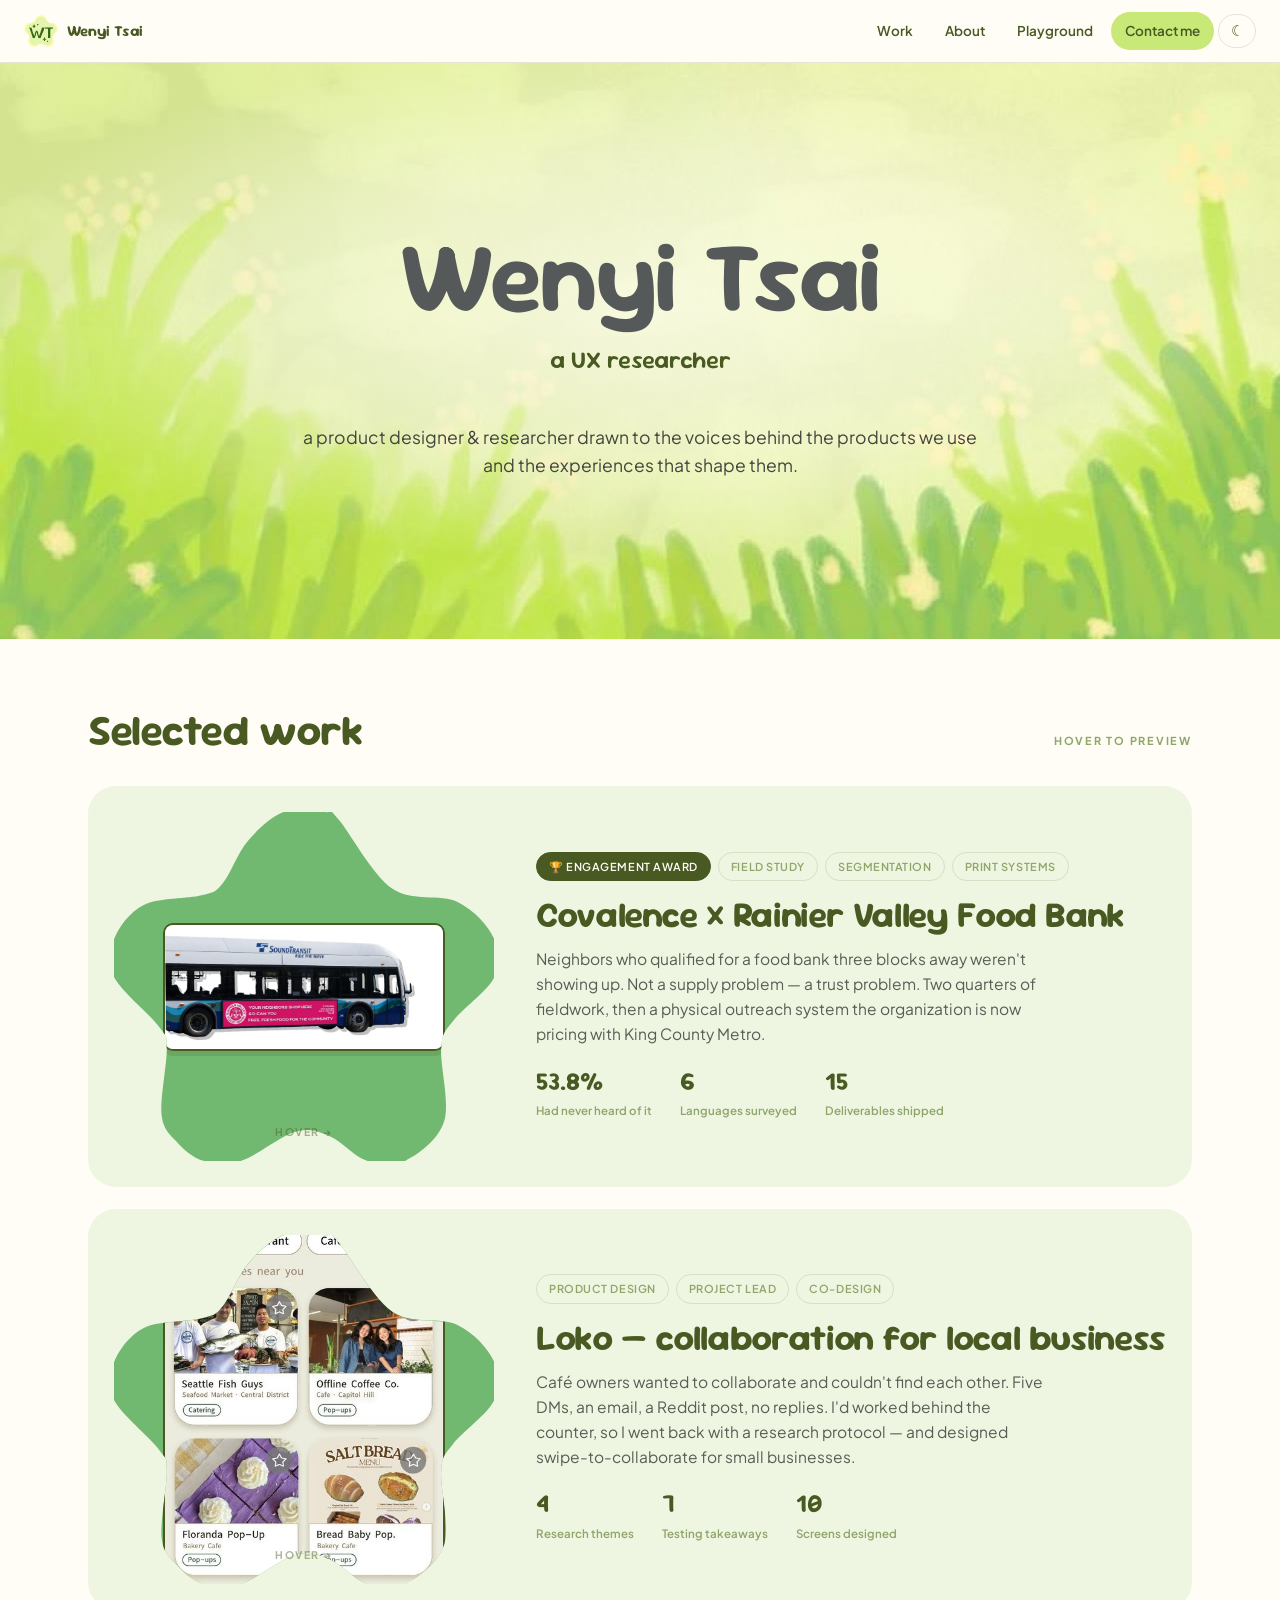
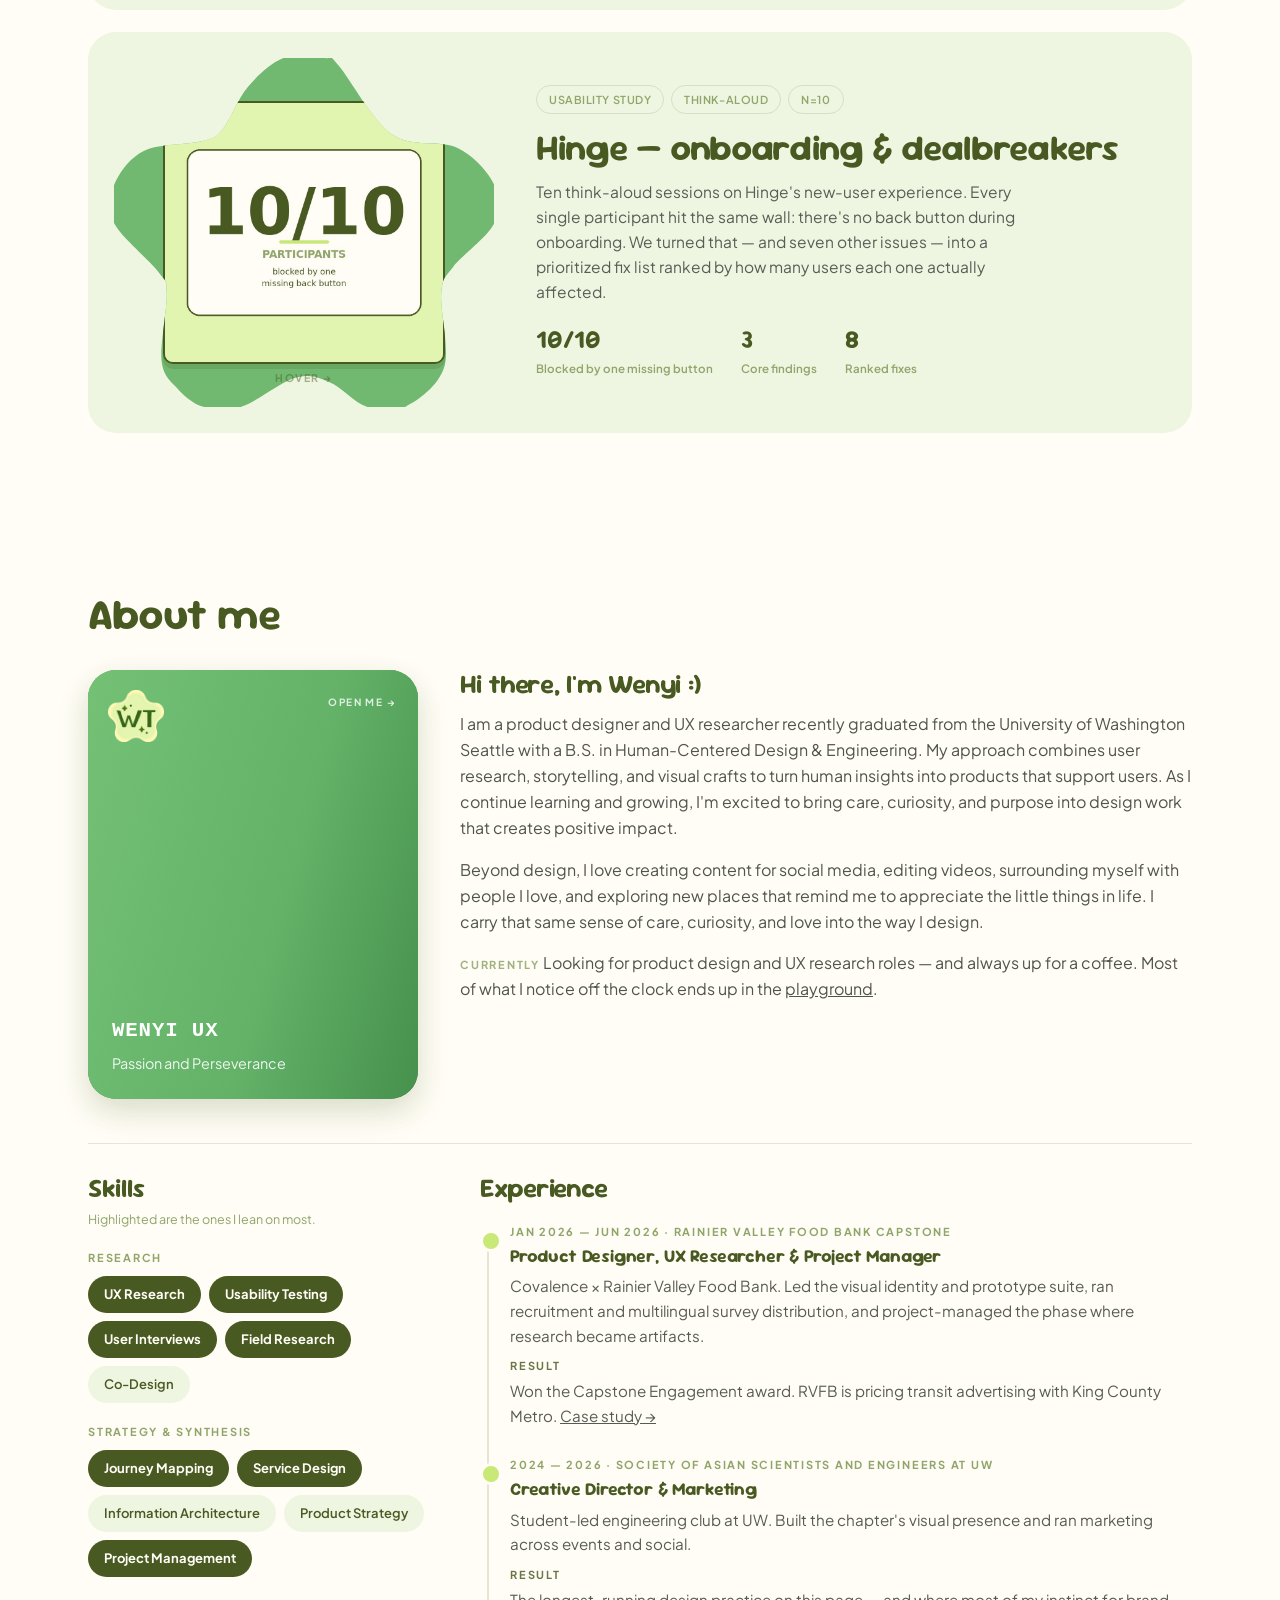
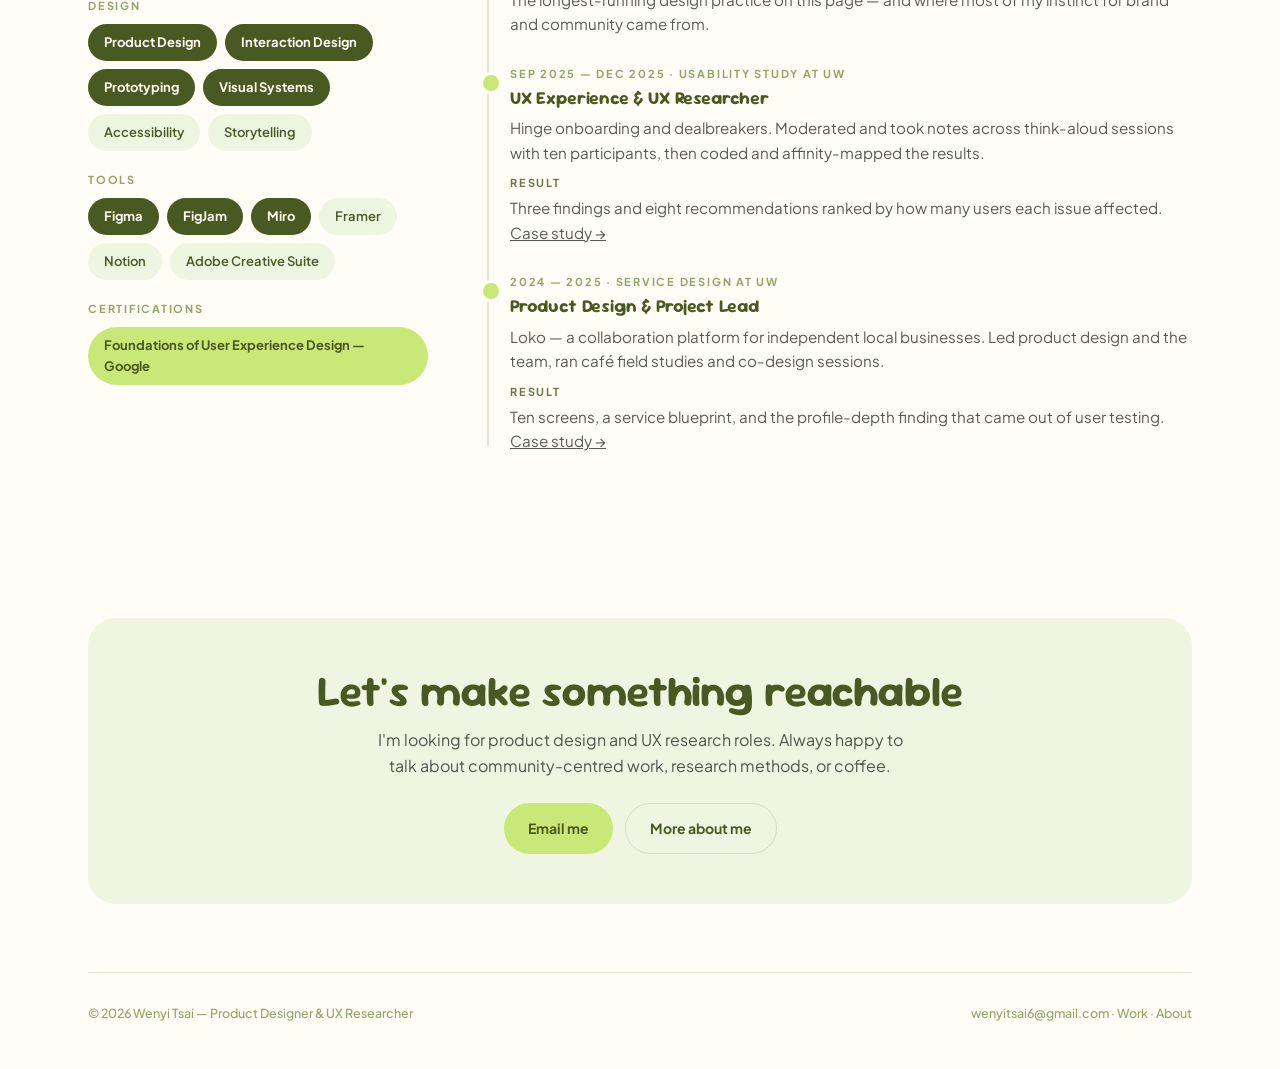
==== index.html @ 1f3c8c97 "portfolio init" ====
<!DOCTYPE html>
<html lang="en" data-theme="light">
<head>
<meta charset="utf-8">
<meta name="viewport" content="width=device-width, initial-scale=1">
<title>Wenyi Tsai — Product Designer & UX Researcher</title>
<meta name="description" content="Product designer and UX researcher working on the gap between available and reachable.">
<link rel="preconnect" href="https://fonts.googleapis.com">
<link rel="preconnect" href="https://fonts.gstatic.com" crossorigin>
<link href="https://fonts.googleapis.com/css2?family=Sour+Gummy:wght@400;600;700&family=Baloo+2:wght@600;700&family=Plus+Jakarta+Sans:wght@400;500;600;700&display=swap" rel="stylesheet">
<link rel="stylesheet" href="css/style.css">
<script>document.documentElement.classList.add('js');
try{var t=localStorage.getItem('wt-theme');if(t)document.documentElement.dataset.theme=t;}catch(e){}</script>
</head>
<body>
<svg width="0" height="0" aria-hidden="true" style="position:absolute"><defs>
  <path id="bp" d="M44.62 0.00 C41.23 1.27 37.90 4.50 35.23 7.63 C32.55 10.76 30.59 16.41 28.57 18.79 C26.55 21.17 26.55 20.97 23.09 21.92 C19.63 22.86 11.68 22.54 7.83 24.46 C3.98 26.39 1.30 30.30 0.00 33.46 C-1.30 36.63 -1.96 39.63 0.00 43.44 C1.96 47.26 9.43 53.26 11.74 56.36 C14.06 59.46 13.76 58.15 13.89 62.04 C14.02 65.92 12.07 75.51 12.52 79.65 C12.98 83.79 14.81 84.87 16.63 86.89 C18.46 88.91 20.68 90.97 23.48 91.78 C26.29 92.60 29.42 93.05 33.46 91.78 C37.51 90.51 43.87 85.23 47.75 84.15 C51.63 83.07 53.62 84.05 56.75 85.32 C59.88 86.59 63.21 90.70 66.54 91.78 C69.86 92.86 73.32 93.51 76.71 91.78 C80.10 90.05 85.32 86.37 86.89 81.41 C88.45 76.45 85.71 66.44 86.11 62.04 C86.50 57.63 86.92 58.06 89.24 54.99 C91.55 51.92 98.21 47.26 100.00 43.64 C101.79 40.02 101.60 36.59 100.00 33.27 C98.40 29.94 94.88 25.86 90.41 23.68 C85.94 21.49 78.41 23.78 73.19 20.16 C67.97 16.54 62.04 5.32 59.10 1.96 C56.16 -1.40 57.99 0.33 55.58 0.00 C53.16 -0.33 48.01 -1.27 44.62 0.00 Z"/>
  <clipPath id="bc" clipPathUnits="objectBoundingBox">
    <path d="M0.4462 0.0000 C0.4123 0.0139 0.3790 0.0490 0.3523 0.0832 C0.3255 0.1173 0.3059 0.1787 0.2857 0.2047 C0.2655 0.2306 0.2655 0.2285 0.2309 0.2388 C0.1963 0.2491 0.1168 0.2456 0.0783 0.2665 C0.0398 0.2875 0.0130 0.3301 0.0000 0.3646 C-0.0130 0.3991 -0.0196 0.4318 0.0000 0.4733 C0.0196 0.5149 0.0943 0.5803 0.1174 0.6141 C0.1406 0.6478 0.1376 0.6336 0.1389 0.6759 C0.1402 0.7182 0.1207 0.8227 0.1252 0.8678 C0.1298 0.9129 0.1481 0.9247 0.1663 0.9467 C0.1846 0.9687 0.2068 0.9911 0.2348 1.0000 C0.2629 1.0089 0.2942 1.0139 0.3346 1.0000 C0.3751 0.9861 0.4387 0.9286 0.4775 0.9168 C0.5163 0.9051 0.5362 0.9158 0.5675 0.9296 C0.5988 0.9435 0.6321 0.9883 0.6654 1.0000 C0.6986 1.0117 0.7332 1.0188 0.7671 1.0000 C0.8010 0.9812 0.8532 0.9410 0.8689 0.8870 C0.8845 0.8330 0.8571 0.7239 0.8611 0.6759 C0.8650 0.6279 0.8692 0.6326 0.8924 0.5991 C0.9155 0.5657 0.9821 0.5149 1.0000 0.4755 C1.0179 0.4360 1.0160 0.3987 1.0000 0.3625 C0.9840 0.3262 0.9488 0.2818 0.9041 0.2580 C0.8594 0.2342 0.7841 0.2591 0.7319 0.2196 C0.6797 0.1802 0.6204 0.0579 0.5910 0.0213 C0.5616 -0.0153 0.5799 0.0036 0.5558 0.0000 C0.5316 -0.0036 0.4801 -0.0139 0.4462 0.0000 Z"/>
  </clipPath>
</defs></svg>
<nav class="nav">
  <a class="brand" href="index.html">
    <img src="img/wt-logo.png" alt="" width="34" height="31">
    Wenyi Tsai
  </a>
  <button class="burger" aria-label="Menu">Menu</button>
  <div class="nlinks">
    <a href="index.html#work">Work</a>
    <a href="index.html#about">About</a>
    <a href="playground.html">Playground</a>
    <a href="mailto:wenyitsai6@gmail.com" class="cta">Contact me</a>
    <button class="tog" aria-label="Toggle dark mode">&#9790;</button>
  </div>
</nav>

<header class="hero">
  <div class="hero-bg">
    <img src="img/grass-poster.jpg" alt="" aria-hidden="true">
    <video src="media/grass-loop.mp4" poster="img/grass-poster.jpg"
           autoplay muted loop playsinline aria-hidden="true"></video>
  </div>
  <div class="wrap">
    <h1>Wenyi Tsai</h1>
    <div class="roles" id="roles">
      <i class="on">a product designer</i><i>a UX researcher</i><i>a storyteller</i>
      <i>a first-gen creative</i><i>a former barista</i>
      <i class="final">Product Designer &amp; UX Researcher</i>
    </div>
    <p class="lede">a product designer &amp; researcher drawn to the voices behind the products
      we use and the experiences that shape them.</p>
  </div>
</header>



<div class="wrap">
  <section id="work">
    <div class="sec-head"><h2>Selected work</h2><span class="label">Hover to preview</span></div>
    <a class="proj rv" href="work-rvfb.html">
  <div class="blob">
    <svg viewBox="0 0 100 91.78" aria-hidden="true"><use href="#bp" class="blobfill"/></svg>
    <div class="stage"><div class="cover"><img src="img/rvfb-d-busbanner.jpg" alt="" loading="lazy"></div><div class="fan"><img src="img/rvfb-flyer.jpg" alt="" loading="lazy"></div><div class="fan"><img src="img/rvfb-banner.jpg" alt="" loading="lazy"></div><div class="fan"><img src="img/rvfb-sticker2.jpg" alt="" loading="lazy"></div></div>
    <div class="hint">Hover →</div>
  </div>
  <div>
    <div class="tagrow"><span class="tag win">🏆 Engagement Award</span><span class="tag">Field study</span><span class="tag">Segmentation</span><span class="tag">Print systems</span></div>
    <h3>Covalence × Rainier Valley Food Bank</h3>
    <p>Neighbors who qualified for a food bank three blocks away weren't showing up. Not a supply problem — a trust problem. Two quarters of fieldwork, then a physical outreach system the organization is now pricing with King County Metro.</p>
    <div class="nums"><div class="num"><b>53.8%</b><span>Had never heard of it</span></div><div class="num"><b>6</b><span>Languages surveyed</span></div><div class="num"><b>15</b><span>Deliverables shipped</span></div></div>
  </div>
</a>
    <a class="proj rv" href="work-loko.html">
  <div class="blob">
    <svg viewBox="0 0 100 91.78" aria-hidden="true"><use href="#bp" class="blobfill"/></svg>
    <div class="stage"><div class="cover"><img src="img/loko-ui-explore.jpg" alt="" loading="lazy"></div><div class="fan"><img src="img/loko-ui-home.jpg" alt="" loading="lazy"></div><div class="fan"><img src="img/loko-ui-messages.jpg" alt="" loading="lazy"></div><div class="fan"><img src="img/loko-ui-filter.jpg" alt="" loading="lazy"></div></div>
    <div class="hint">Hover →</div>
  </div>
  <div>
    <div class="tagrow"><span class="tag">Product design</span><span class="tag">Project lead</span><span class="tag">Co-design</span></div>
    <h3>Loko — collaboration for local business</h3>
    <p>Café owners wanted to collaborate and couldn't find each other. Five DMs, an email, a Reddit post, no replies. I'd worked behind the counter, so I went back with a research protocol — and designed swipe-to-collaborate for small businesses.</p>
    <div class="nums"><div class="num"><b>4</b><span>Research themes</span></div><div class="num"><b>7</b><span>Testing takeaways</span></div><div class="num"><b>10</b><span>Screens designed</span></div></div>
  </div>
</a>
    <a class="proj rv" href="work-hinge.html">
  <div class="blob">
    <svg viewBox="0 0 100 91.78" aria-hidden="true"><use href="#bp" class="blobfill"/></svg>
    <div class="stage"><div class="cover"><img src="img/hinge-cover.jpg" alt="" loading="lazy"></div></div>
    <div class="hint">Hover →</div>
  </div>
  <div>
    <div class="tagrow"><span class="tag">Usability study</span><span class="tag">Think-aloud</span><span class="tag">N=10</span></div>
    <h3>Hinge — onboarding &amp; dealbreakers</h3>
    <p>Ten think-aloud sessions on Hinge's new-user experience. Every single participant hit the same wall: there's no back button during onboarding. We turned that — and seven other issues — into a prioritized fix list ranked by how many users each one actually affected.</p>
    <div class="nums"><div class="num"><b>10/10</b><span>Blocked by one missing button</span></div><div class="num"><b>3</b><span>Core findings</span></div><div class="num"><b>8</b><span>Ranked fixes</span></div></div>
  </div>
</a>
  </section>

  <section id="about">
    <div class="sec-head"><h2>About me</h2>
    </div>

    <div class="about-top rv">
      <div class="folder" tabindex="0" role="button" aria-expanded="false"
           aria-label="Open the folder to see a photo of Wenyi">
        <div class="folder-back"></div>
        <div class="folder-doc">
          <img src="img/wenyi-portrait.jpg" alt="Wenyi Tsai">
        </div>
        <div class="folder-front">
          <img class="fc-logo" src="img/wt-logo.png" alt="">
          <div class="fc-meta"><span class="fc-title">WENYI UX</span>
            <span class="fc-sub">Passion and Perseverance</span></div>
          <span class="fc-hint">Open me &rarr;</span>
        </div>
      </div>

      <div id="about-story">
        <h3>Hi there, I'm Wenyi :)</h3>
        <p>I am a product designer and UX researcher recently graduated from the University of
          Washington Seattle with a B.S. in Human-Centered Design &amp; Engineering. My approach
          combines user research, storytelling, and visual crafts to turn human insights into
          products that support users. As I continue learning and growing, I'm excited to bring
          care, curiosity, and purpose into design work that creates positive impact.</p>
        <p>Beyond design, I love creating content for social media, editing videos, surrounding
          myself with people I love, and exploring new places that remind me to appreciate the
          little things in life. I carry that same sense of care, curiosity, and love into the way
          I design.</p>
        <p class="about-now"><span class="label">Currently</span>
          Looking for product design and UX research roles — and always up for a coffee.
          Most of what I notice off the clock ends up in the <a href="playground.html">playground</a>.</p>
      </div>
    </div>

    <div class="xs-grid" id="about-exp">
      <div class="xs-side">
        <h3 class="about-sub">Skills</h3>
        <p class="xs-note">Highlighted are the ones I lean on most.</p>

        <span class="label">Research</span>
        <div class="pills">
          <span class="pill key">UX Research</span><span class="pill key">Usability Testing</span>
          <span class="pill key">User Interviews</span><span class="pill key">Field Research</span>
          <span class="pill">Co-Design</span>
        </div>

        <span class="label">Strategy &amp; synthesis</span>
        <div class="pills">
          <span class="pill key">Journey Mapping</span><span class="pill key">Service Design</span>
          <span class="pill">Information Architecture</span><span class="pill">Product Strategy</span>
          <span class="pill key">Project Management</span>
        </div>

        <span class="label">Design</span>
        <div class="pills">
          <span class="pill key">Product Design</span><span class="pill key">Interaction Design</span>
          <span class="pill key">Prototyping</span><span class="pill key">Visual Systems</span>
          <span class="pill">Accessibility</span><span class="pill">Storytelling</span>
        </div>

        <span class="label">Tools</span>
        <div class="pills">
          <span class="pill key">Figma</span><span class="pill key">FigJam</span>
          <span class="pill key">Miro</span><span class="pill">Framer</span>
          <span class="pill">Notion</span><span class="pill">Adobe Creative Suite</span>
        </div>

        <span class="label">Certifications</span>
        <div class="pills">
          <span class="pill cert">Foundations of User Experience Design — Google</span>
        </div>
      </div>

      <div class="xs-main">
        <h3 class="about-sub">Experience</h3>
        <div class="timeline">
          <div class="tl-item rv"><span class="label">Jan 2026 — Jun 2026 · Rainier Valley Food Bank Capstone</span>
            <h4>Product Designer, UX Researcher &amp; Project Manager</h4>
            <p>Covalence × Rainier Valley Food Bank. Led the visual identity and prototype suite,
              ran recruitment and multilingual survey distribution, and project-managed the phase
              where research became artifacts.</p>
            <p class="tl-res"><span class="label">Result</span> Won the Capstone Engagement award.
              RVFB is pricing transit advertising with King County Metro.
              <a href="work-rvfb.html">Case study →</a></p></div>

          <div class="tl-item rv"><span class="label">2024 — 2026 · Society of Asian Scientists and Engineers at UW</span>
            <h4>Creative Director &amp; Marketing</h4>
            <p>Student-led engineering club at UW. Built the chapter's visual presence and ran
              marketing across events and social.</p>
            <p class="tl-res"><span class="label">Result</span> The longest-running design practice
              on this page — and where most of my instinct for brand and community came from.</p></div>

          <div class="tl-item rv"><span class="label">Sep 2025 — Dec 2025 · Usability Study at UW</span>
            <h4>UX Experience &amp; UX Researcher</h4>
            <p>Hinge onboarding and dealbreakers. Moderated and took notes across think-aloud
              sessions with ten participants, then coded and affinity-mapped the results.</p>
            <p class="tl-res"><span class="label">Result</span> Three findings and eight
              recommendations ranked by how many users each issue affected.
              <a href="work-hinge.html">Case study →</a></p></div>

          <div class="tl-item rv"><span class="label">2024 — 2025 · Service Design at UW</span>
            <h4>Product Design &amp; Project Lead</h4>
            <p>Loko — a collaboration platform for independent local businesses. Led product design
              and the team, ran café field studies and co-design sessions.</p>
            <p class="tl-res"><span class="label">Result</span> Ten screens, a service blueprint,
              and the profile-depth finding that came out of user testing.
              <a href="work-loko.html">Case study →</a></p></div>
        </div>
      </div>
    </div>
  </section>

  <section id="contact">
    <div class="contact rv">
      <h2>Let's make something reachable</h2>
      <p>I'm looking for product design and UX research roles. Always happy to talk about
         community-centred work, research methods, or coffee.</p>
      <div class="cbtns">
        <a class="btn" href="mailto:wenyitsai6@gmail.com">Email me</a>
        <a class="btn ghost" href="#about">More about me</a>
      </div>
    </div>
  </section>
</div>
<div class="wrap"><footer>
  <span>© 2026 Wenyi Tsai — Product Designer &amp; UX Researcher</span>
  <span><a href="mailto:wenyitsai6@gmail.com">wenyitsai6@gmail.com</a> · <a href="index.html#work">Work</a> · <a href="index.html#about">About</a></span>
</footer></div>
<img id="cur" src="img/wt-logo.png" alt="" aria-hidden="true">
<script src="js/app.js"></script>
</body>
</html>
---- css/style.css ----
/* ═══════════════════════════════════════════════════════════════
   Wenyi Tsai — portfolio
   Tokens sampled from warm-recipient-606304.framer.app (computed styles)
   Display: Sour Gummy · Body: Satoshi (Plus Jakarta Sans fallback)
   ═══════════════════════════════════════════════════════════════ */

:root{
  --cream:#FFFDF5;
  --sage-bg:#EEF5E1;
  --lime:#C8E878;
  --butter:#EAF3B0;
  --leaf:#E2F5B0;
  --blob:#71B970;
  --blob-hi:#8ACB86;
  --olive:#485922;
  --sage-ink:#8FA56A;
  --slate:#55595A;
  --ink:#343833;
  --rule:rgba(72,89,34,.14);
  --shadow:rgba(72,89,34,.10);
  --card:#FFFFFF;
  --nav-bg:rgba(255,253,245,.86);

  --display:'Sour Gummy','Baloo 2',ui-rounded,'Hiragino Maru Gothic ProN',system-ui,sans-serif;
  --body:'Satoshi','Plus Jakarta Sans',system-ui,-apple-system,sans-serif;

  --r-lg:28px; --r-card:24px; --r-md:20px; --r-sm:11px;
  --pad:28px;
}
html[data-theme="dark"]{
  --cream:#161B0F; --sage-bg:#1F2816; --lime:#A8C85C; --butter:#38421E;
  --leaf:#2C3819;
  --blob:#4A7F4C;
  --blob-hi:#5E9A60; --olive:#E6F2C8; --sage-ink:#9FB577; --slate:#DCE4CE; --ink:#EAF1D9;
  --rule:rgba(226,245,176,.15); --shadow:rgba(0,0,0,.45);
  --card:#1F2816; --nav-bg:rgba(22,27,15,.88);
}

*{box-sizing:border-box}
html{scroll-behavior:smooth}
body{
  margin:0; background:var(--cream); color:var(--ink);
  font-family:var(--body); font-size:16px; line-height:1.62;
  -webkit-font-smoothing:antialiased; overflow-x:hidden;
  transition:background .45s ease,color .45s ease;
}
img{max-width:100%;display:block}
a{color:inherit}
.wrap{max-width:1160px;margin:0 auto;padding:0 var(--pad)}
.narrow{max-width:760px;margin:0 auto;padding:0 var(--pad)}

h1,h2,h3,h4{font-family:var(--display);font-weight:700;letter-spacing:-.01em;line-height:1.1;margin:0}
h2{font-size:clamp(1.8rem,4vw,2.7rem);color:var(--olive)}
h3{font-size:clamp(1.25rem,2.6vw,1.65rem);color:var(--olive)}
p{margin:0 0 1em}
.label{font-size:11px;font-weight:700;letter-spacing:.16em;text-transform:uppercase;color:var(--sage-ink)}
.lede{font-size:clamp(1rem,1.5vw,1.12rem);opacity:.85}

/* ── nav ──────────────────────────────────────────────────── */
.nav{position:sticky;top:0;z-index:60;display:flex;align-items:center;justify-content:space-between;
     gap:14px;padding:12px 24px;background:var(--nav-bg);backdrop-filter:blur(14px);
     border-bottom:1px solid var(--rule)}
.brand{display:flex;align-items:center;gap:9px;text-decoration:none;
       font-family:var(--display);font-weight:700;font-size:15px;color:var(--olive)}
.brand img{width:34px;height:auto;flex:none;display:block}
.nlinks{display:flex;gap:4px;align-items:center}
.nlinks a{font-size:13.5px;font-weight:600;color:var(--olive);text-decoration:none;
          padding:8px 14px;border-radius:999px;transition:background .25s}
.nlinks a:hover,.nlinks a[aria-current="page"]{background:var(--sage-bg)}
.nlinks a.cta{background:var(--lime)}
.nlinks a.cta:hover{filter:brightness(.96)}
.tog{background:none;border:1px solid var(--rule);border-radius:999px;width:38px;height:34px;
     display:grid;place-items:center;color:var(--olive);cursor:none;font-size:15px;flex:none}
.burger{display:none;background:none;border:1px solid var(--rule);border-radius:999px;
        padding:8px 13px;color:var(--olive);font-weight:600;font-size:13px;cursor:none}

/* ── buttons ──────────────────────────────────────────────── */
.btn{display:inline-flex;align-items:center;gap:8px;background:var(--lime);color:var(--olive);
     border:none;border-radius:999px;padding:13px 24px;font-family:var(--body);font-weight:700;
     font-size:14px;text-decoration:none;cursor:none;
     transition:transform .3s cubic-bezier(.34,1.56,.64,1),box-shadow .3s}
.btn:hover{transform:translateY(-2px);box-shadow:0 7px 18px rgba(72,89,34,.22)}
.btn.ghost{background:none;border:1.5px solid var(--rule);color:var(--olive)}

/* ── hero ─────────────────────────────────────────────────── */
.hero{position:relative;text-align:center;overflow:hidden;min-height:clamp(440px,64vh,620px);
      display:flex;align-items:center;background:var(--leaf)}
.hero-bg{position:absolute;inset:0;z-index:0;overflow:hidden}
.hero-bg img,.hero-bg video{width:100%;height:100%;object-fit:cover;display:block}
.hero-bg video{position:absolute;inset:0}
/* legibility scrim — keeps type off the painted grass without greying it */
.hero-bg::after{content:'';position:absolute;inset:0;
  background:radial-gradient(ellipse 70% 58% at 50% 42%,
             rgba(255,253,245,.72) 0%,rgba(255,253,245,.42) 45%,rgba(255,253,245,0) 78%)}
[data-theme="dark"] .hero-bg img,[data-theme="dark"] .hero-bg video{filter:brightness(.52) saturate(.8)}
[data-theme="dark"] .hero-bg::after{
  background:radial-gradient(ellipse 70% 58% at 50% 42%,
             rgba(22,27,15,.74) 0%,rgba(22,27,15,.45) 45%,rgba(22,27,15,0) 78%)}
.hero .wrap{position:relative;z-index:2;padding-top:56px;padding-bottom:56px}
.hero h1{font-size:clamp(2.9rem,8.4vw,6.2rem);color:var(--slate);margin-bottom:4px}
[data-theme="dark"] .hero h1{color:var(--ink)}
.roles{position:relative;height:2.5em;margin:10px 0 22px;font-family:var(--display);
       font-weight:600;font-size:clamp(1.05rem,2.6vw,1.5rem);color:var(--olive)}
.roles i{position:absolute;inset:0;font-style:normal;opacity:0;transform:translateY(14px);
         transition:opacity .18s ease,transform .18s ease}
.roles i.final{font-size:1.18em;font-weight:700;letter-spacing:-.015em}
.roles i.on{opacity:1;transform:none;
            transition:opacity .42s ease .12s,transform .42s cubic-bezier(.2,.8,.2,1) .12s}
[data-theme="dark"] .roles{color:var(--lime)}
.hero .lede{max-width:52ch;margin:0 auto;font-size:clamp(1rem,1.45vw,1.1rem);opacity:.92}
.hero .lede b{color:var(--olive);font-weight:700}
[data-theme="dark"] .hero .lede b{color:var(--lime)}

/* ── ticker ───────────────────────────────────────────────── */
.ticker{background:var(--sage-bg);border-top:1px solid var(--rule);border-bottom:1px solid var(--rule);
        overflow:hidden}
.tk-track{display:flex;width:max-content;animation:slide 42s linear infinite}
@keyframes slide{to{transform:translateX(-50%)}}
.ticker:hover .tk-track{animation-play-state:paused}
.tk{display:flex;align-items:baseline;gap:10px;padding:15px 30px;border-right:1px solid var(--rule);
    white-space:nowrap}
.tk b{font-family:var(--display);font-weight:700;font-size:20px;color:var(--olive)}
.tk span{font-size:12.5px;color:var(--sage-ink);font-weight:500}

/* ── sections ─────────────────────────────────────────────── */
section{padding:68px 0}
.sec-head{display:flex;justify-content:space-between;align-items:baseline;gap:14px;
          flex-wrap:wrap;margin-bottom:32px}

/* ── project rows (home + work) ───────────────────────────── */
.proj{display:grid;grid-template-columns:380px 1fr;gap:42px;align-items:center;
      background:var(--sage-bg);border-radius:var(--r-lg);padding:26px;margin-bottom:22px;
      text-decoration:none;color:inherit;
      transition:transform .4s cubic-bezier(.2,.8,.2,1),box-shadow .4s}
.proj:hover{transform:translateY(-5px);box-shadow:0 16px 38px var(--shadow)}

.blob{position:relative;aspect-ratio:100/91.78;width:100%}
.blob>svg{position:absolute;inset:0;width:100%;height:100%}
.blobfill{fill:var(--blob);transition:fill .45s ease}
.proj:hover .blobfill{fill:var(--blob-hi)}
.stage{position:absolute;inset:0;clip-path:url(#bc);display:grid;place-items:center;overflow:hidden}
.stage .cover{position:absolute;width:74%;border-radius:10px;overflow:hidden;
  border:2px solid var(--olive);box-shadow:0 5px 0 rgba(72,89,34,.18);
  transition:opacity .4s,transform .55s cubic-bezier(.2,.8,.2,1)}
.proj:hover .stage .cover{opacity:0;transform:scale(.9) translateY(-10px)}
.fan{position:absolute;width:48%;border-radius:9px;overflow:hidden;background:var(--cream);
  border:2px solid var(--olive);box-shadow:0 4px 0 rgba(72,89,34,.2);
  opacity:0;transform:translateY(22px) rotate(-5deg) scale(.9);
  transition:opacity .45s ease,transform .6s cubic-bezier(.2,.8,.2,1)}
.proj:hover .fan{opacity:1;transform:translateY(0) rotate(var(--r,0deg)) scale(1)}
.fan:nth-of-type(1){--r:-8deg;margin:4% 0 0 -30%;transition-delay:.02s}
.fan:nth-of-type(2){--r:4deg;margin:18% 0 0 28%;transition-delay:.1s}
.fan:nth-of-type(3){--r:-2deg;margin:-24% 0 0 6%;transition-delay:.18s}
.stage .preview{position:absolute;width:80%;border-radius:12px;border:2px solid var(--olive);
  box-shadow:0 6px 0 rgba(72,89,34,.18);opacity:0;transform:scale(.94);
  transition:opacity .4s ease,transform .5s cubic-bezier(.2,.8,.2,1)}
.proj:hover .preview[data-ready]{opacity:1;transform:scale(1)}
/* when a video exists it takes over from the stills */
.proj:hover .stage:has(.preview[data-ready]) .fan{opacity:0}
.hint{position:absolute;bottom:6%;left:50%;transform:translateX(-50%);font-size:10.5px;font-weight:700;
      letter-spacing:.14em;text-transform:uppercase;color:var(--olive);opacity:.45;
      transition:opacity .3s;pointer-events:none}
.proj:hover .hint{opacity:0}

.tagrow{display:flex;gap:7px;flex-wrap:wrap;margin-bottom:14px}
.tag{font-size:11px;font-weight:600;letter-spacing:.05em;text-transform:uppercase;color:var(--sage-ink);
     border:1px solid var(--rule);border-radius:999px;padding:5px 12px;white-space:nowrap}
.tag.win{background:var(--olive);color:var(--cream);border-color:var(--olive)}
.proj h3{font-size:clamp(1.55rem,3.2vw,2.25rem);margin-bottom:11px}
.proj p{opacity:.8;max-width:47ch;font-size:.97rem;margin-bottom:20px}
.nums{display:flex;gap:28px;flex-wrap:wrap}
.num b{display:block;font-family:var(--display);font-weight:700;font-size:1.6rem;color:var(--olive);line-height:1.15}
.num span{font-size:11.5px;color:var(--sage-ink);font-weight:600}
.soon{opacity:.62}
.soon:hover{transform:none;box-shadow:none}

/* ── case study ───────────────────────────────────────────── */
.cs-hero{background:var(--sage-bg);padding:52px 0 58px;border-bottom:1px solid var(--rule)}
.cs-hero h1{font-size:clamp(2.1rem,5.4vw,3.6rem);color:var(--olive);margin:12px 0 16px;max-width:19ch}
.cs-hero .lede{max-width:60ch}
.facts{display:grid;grid-template-columns:repeat(auto-fit,minmax(150px,1fr));gap:20px;margin-top:30px;
       padding-top:26px;border-top:1px solid var(--rule)}
.fact .label{display:block;margin-bottom:5px}
.fact b{font-weight:600;font-size:.95rem}
.figs{display:grid;grid-template-columns:repeat(auto-fit,minmax(135px,1fr));gap:22px;
      background:var(--card);border-radius:var(--r-card);padding:28px;margin:0 0 10px}
.fig b{display:block;font-family:var(--display);font-weight:700;font-size:2.2rem;color:var(--olive);line-height:1.1}
.fig span{font-size:12px;color:var(--sage-ink);font-weight:600}

.cs-body h2{margin:52px 0 16px}
.cs-body h3{margin:34px 0 10px}
.cs-body p{font-size:1.02rem;opacity:.88}
.cs-body ul{padding-left:20px;margin:0 0 1em}
.cs-body li{margin-bottom:.45em;opacity:.88}
blockquote{margin:26px 0;padding:22px 26px;background:var(--sage-bg);border-radius:var(--r-md);
           border-left:4px solid var(--lime)}
blockquote p{font-family:var(--display);font-weight:400;font-size:1.12rem;color:var(--olive);margin:0 0 .4em}
blockquote cite{font-style:normal;font-size:12.5px;color:var(--sage-ink);font-weight:600}

figure{margin:30px 0}
figure img{border-radius:var(--r-md);border:1px solid var(--rule);background:var(--card)}
figcaption{font-size:12.5px;color:var(--sage-ink);margin-top:10px;font-weight:500}
.gal{display:grid;gap:16px;grid-template-columns:repeat(auto-fit,minmax(220px,1fr))}
.gal img{border-radius:var(--r-md);border:1px solid var(--rule);background:var(--card);
         transition:transform .35s cubic-bezier(.2,.8,.2,1)}
.gal a:hover img{transform:scale(1.025)}
/* phone screens: narrower columns, device-ish rounding */
.gal.phones{grid-template-columns:repeat(auto-fit,minmax(150px,1fr));gap:14px}
.gal.phones img{border-radius:18px;border:2px solid var(--olive)}

/* ── ranked recommendations table ─────────────────────────── */
.chart{margin:30px 0 26px}
.recs{width:100%;border-collapse:collapse;font-size:.93rem}
.recs caption{caption-side:bottom;text-align:left;font-size:12.5px;color:var(--sage-ink);
              padding-top:12px;font-weight:500}
.recs thead th{text-align:left;font-size:11px;font-weight:700;letter-spacing:.1em;
  text-transform:uppercase;color:var(--sage-ink);padding:0 14px 9px 0;border-bottom:1px solid var(--rule)}
.recs tbody th{text-align:left;font-weight:600;padding:13px 14px 13px 0;vertical-align:top;
               border-bottom:1px solid var(--rule);color:var(--ink)}
.recs td{padding:13px 14px 13px 0;vertical-align:top;border-bottom:1px solid var(--rule)}
.pri{display:inline-block;font-size:10px;font-weight:700;letter-spacing:.08em;text-transform:uppercase;
     border-radius:999px;padding:3px 9px;margin-right:9px;vertical-align:1px}
.pri.high{background:var(--olive);color:var(--cream)}
.pri.medium{background:var(--leaf);color:var(--olive)}
.bar-cell{white-space:nowrap;width:150px}
.bar-cell .track{display:inline-block;width:88px;height:11px;background:var(--rule);
                 border-radius:0 5px 5px 0;vertical-align:-1px;margin-right:9px;overflow:hidden}
.bar{display:block;height:100%;width:var(--w);min-width:6px;background:var(--olive);
     border-radius:0 5px 5px 0}
.bar-cell b{font-weight:700;color:var(--ink);font-size:.9rem}
.impact{color:var(--sage-ink);font-size:.87rem}
@media(max-width:620px){
  .recs thead{display:none}
  .recs tbody th,.recs td{display:block;border:none;padding:2px 0}
  .recs tbody tr{display:block;padding:14px 0;border-bottom:1px solid var(--rule)}
  .impact{padding-bottom:0}
}

.phase{background:var(--card);border-radius:var(--r-card);padding:24px 26px;margin-bottom:16px;
       border:1px solid var(--rule)}
.phase .label{display:block;margin-bottom:7px}
.phase h3{font-size:1.2rem;margin-bottom:8px}
.phase p{font-size:.96rem;margin-bottom:0;opacity:.85}

.grid3{display:grid;gap:18px;grid-template-columns:repeat(auto-fit,minmax(250px,1fr))}
.cardy{background:var(--card);border:1px solid var(--rule);border-radius:var(--r-card);padding:24px}
.cardy h3{font-size:1.15rem;margin-bottom:9px}
.cardy p{font-size:.94rem;opacity:.84;margin-bottom:0}

/* ── about (now a section on the home page) ───────────────── */
.jump{display:flex;gap:6px;flex-wrap:wrap}
.jump a{font-size:12px;font-weight:700;letter-spacing:.08em;text-transform:uppercase;
  color:var(--sage-ink);text-decoration:none;padding:7px 14px;border-radius:999px;
  border:1px solid var(--rule);transition:background .25s,color .25s,border-color .25s}
.jump a:hover{background:var(--lime);color:var(--olive);border-color:var(--lime)}
.about-top{display:grid;grid-template-columns:330px 1fr;gap:42px;align-items:start;margin-bottom:14px}
.about-top h3{margin-bottom:12px}
.about-top p{opacity:.86}
.about-sub{margin:44px 0 18px;padding-top:26px;border-top:1px solid var(--rule)}
:target{scroll-margin-top:86px}
#about,#contact{scroll-margin-top:92px}

/* folder reveal — cover swings open, photo arcs out and lands centered */
.folder{position:relative;aspect-ratio:4/5.2;perspective:1100px;cursor:none;
        position:sticky;top:100px}
.folder-back,.folder-doc,.folder-front{position:absolute}
.folder-back{inset:0;border-radius:var(--r-lg);
  background:linear-gradient(150deg,#4E9B55 0%,#3C7A44 100%);
  box-shadow:0 14px 34px var(--shadow)}

/* document rests at its FINAL centered position, hidden behind the cover */
.folder-doc{left:5%;right:5%;top:7%;bottom:13%;border-radius:12px;overflow:hidden;
  background:var(--cream);box-shadow:0 10px 26px rgba(0,0,0,.26);
  transform:scale(.88);z-index:2}
.folder-doc img{width:100%;height:100%;object-fit:cover;display:block}

.folder-front{inset:0;border-radius:var(--r-lg);
  background:linear-gradient(105deg,#74C176 0%,#63B268 58%,#46914D 100%);
  transform-origin:left center;transform:rotateY(0deg);z-index:3;
  display:flex;flex-direction:column;justify-content:flex-end;padding:24px;
  box-shadow:0 10px 26px var(--shadow)}
.fc-logo{position:absolute;top:20px;left:20px;width:56px;height:auto}
.fc-meta{display:flex;flex-direction:column;gap:4px}
.fc-title{font-family:'Geist Mono',ui-monospace,monospace;font-weight:700;font-size:1.3rem;
          color:#fff;letter-spacing:.04em}
.fc-sub{font-size:.9rem;color:rgba(255,255,255,.9)}
.fc-hint{position:absolute;top:24px;right:22px;font-size:10px;font-weight:700;
  letter-spacing:.14em;text-transform:uppercase;color:rgba(255,255,255,.8);
  transition:opacity .35s}
.folder:hover .fc-hint{opacity:.5}

/* idle invitation: a small lift */
.folder:not(.open):not(.closing):hover .folder-front,
.folder:not(.open):not(.closing):focus-visible .folder-front{transform:rotateY(-7deg)}
.folder-front{transition:transform .5s cubic-bezier(.33,1,.5,1)}

@keyframes coverOpen{
  0%  {transform:rotateY(0deg)}
  28% {transform:rotateY(-34deg)}
  58% {transform:rotateY(-26deg)}
  100%{transform:rotateY(0deg)}
}
@keyframes docOut{
  0%  {transform:translateX(0)   rotate(0deg)    scale(.88); z-index:2}
  30% {transform:translateX(38%) rotate(6deg)    scale(.93); z-index:4}
  68% {transform:translateX(9%)  rotate(-5.5deg) scale(1.03); z-index:4}
  100%{transform:translateX(0)   rotate(-2.5deg) scale(1);    z-index:4}
}
/* closing runs its own named keyframes — reusing the open ones with
   animation-direction:reverse does not restart the animation, so the card
   would snap back instead of playing. These are docOut/coverOpen mirrored. */
@keyframes coverClose{
  0%  {transform:rotateY(0deg)}
  42% {transform:rotateY(-26deg)}
  72% {transform:rotateY(-34deg)}
  100%{transform:rotateY(0deg)}
}
@keyframes docIn{
  0%  {transform:translateX(0)   rotate(-2.5deg) scale(1);    z-index:4}
  32% {transform:translateX(9%)  rotate(-5.5deg) scale(1.03); z-index:4}
  70% {transform:translateX(38%) rotate(6deg)    scale(.93);  z-index:4}
  100%{transform:translateX(0)   rotate(0deg)    scale(.88);  z-index:2}
}
.folder.open .folder-front{animation:coverOpen 1s cubic-bezier(.42,.05,.2,1) forwards;
                           transition:none}
.folder.open .folder-doc  {animation:docOut 1s cubic-bezier(.42,.05,.2,1) forwards}
.folder.closing .folder-front{animation:coverClose 1s cubic-bezier(.42,.05,.2,1) forwards;
                              transition:none}
.folder.closing .folder-doc  {animation:docIn 1s cubic-bezier(.42,.05,.2,1) forwards}
.folder.open .fc-hint{opacity:0}

@media (prefers-reduced-motion:reduce){
  .folder.open .folder-front,.folder.closing .folder-front,
  .folder.open .folder-doc,.folder.closing .folder-doc{animation:none}
  .folder.open .folder-doc{transform:rotate(-2.5deg) scale(1);z-index:4}
}

.xs-grid{display:grid;grid-template-columns:minmax(0,340px) minmax(0,1fr);gap:52px;
         align-items:start;margin-top:44px;padding-top:30px;border-top:1px solid var(--rule)}
.xs-side{position:sticky;top:96px}
.xs-side .about-sub,.xs-main .about-sub{margin:0 0 6px;padding-top:0;border-top:none}
.xs-note{font-size:12.5px;color:var(--sage-ink);margin:0 0 20px}
.xs-side .label{display:block;margin:20px 0 9px}
.xs-side .label:first-of-type{margin-top:0}
.xs-main .timeline{margin-top:20px}
.tl-item h4{font-family:var(--display);font-weight:700;font-size:1.12rem;color:var(--olive);
            margin:0 0 7px;line-height:1.25}
.tl-res{margin:9px 0 0;font-size:.92rem;opacity:.9}
.tl-res .label{display:inline;margin-right:7px;color:var(--olive)}
.pill.key{background:var(--olive);color:var(--cream);font-weight:700}
.pill.cert{background:var(--lime);color:var(--olive);font-weight:700}

.timeline{position:relative;padding-left:30px}
.timeline::before{content:'';position:absolute;left:7px;top:8px;bottom:8px;width:2px;background:var(--rule)}
.tl-item{position:relative;margin-bottom:28px}
.tl-item::before{content:'';position:absolute;left:-30px;top:7px;width:16px;height:16px;
  border-radius:50%;background:var(--lime);border:3px solid var(--cream)}
.tl-item .label{display:block;margin-bottom:4px}
.tl-item h3{font-size:1.15rem;margin-bottom:5px}
.tl-item p{font-size:.95rem;opacity:.82;margin-bottom:0}
.pills{display:flex;gap:8px;flex-wrap:wrap}
.skillset{display:grid;gap:24px}
.skillgroup .label{display:block;margin-bottom:10px}
.pill{background:var(--sage-bg);border-radius:999px;padding:8px 16px;font-size:13px;font-weight:600;
      color:var(--olive);cursor:none;
      /* float uses `translate`, hover uses `scale` — separate properties, so they compose
         instead of overwriting each other the way two `transform`s would */
      animation:pillFloat var(--dur,5s) ease-in-out var(--del,0s) infinite;
      transition:scale .3s cubic-bezier(.34,1.56,.64,1),background .3s,color .3s,box-shadow .3s}
@keyframes pillFloat{
  0%,100%{translate:0 0}
  50%    {translate:0 -5px}
}
/* staggered so the group drifts rather than pulsing in unison */
.pills .pill:nth-child(6n+1){--del:0s;    --dur:5.2s}
.pills .pill:nth-child(6n+2){--del:-.9s;  --dur:4.6s}
.pills .pill:nth-child(6n+3){--del:-1.8s; --dur:5.8s}
.pills .pill:nth-child(6n+4){--del:-2.6s; --dur:4.9s}
.pills .pill:nth-child(6n+5){--del:-3.4s; --dur:5.5s}
.pills .pill:nth-child(6n+6){--del:-4.1s; --dur:4.3s}
/* settle the whole group on approach so nothing is a moving target */
.pills:hover .pill,.pills:focus-within .pill{animation-play-state:paused}
.pill:hover{scale:1.09;
            box-shadow:0 6px 16px rgba(72,89,34,.18);z-index:2;position:relative}
.pill.key:hover{background:var(--olive);color:var(--cream)}
.pill:not(.key):not(.cert):hover{background:var(--lime)}
@media (prefers-reduced-motion:reduce){
  .pill{animation:none}
  .pill:hover{scale:1.03}
}

/* ── playground ───────────────────────────────────────────── */
.board{position:relative;height:540px;margin:14px 0 30px;touch-action:none}
.shelf{position:absolute;width:228px;background:var(--card);border:2px solid var(--olive);
  border-radius:var(--r-md);padding:13px 13px 15px;box-shadow:0 5px 0 rgba(72,89,34,.18);
  cursor:none;user-select:none;transition:box-shadow .25s}
.shelf:hover{box-shadow:0 9px 0 rgba(72,89,34,.22)}
.shelf.drag{z-index:70;box-shadow:0 16px 28px rgba(72,89,34,.22)}
.shelf::before{content:'';position:absolute;top:-11px;left:50%;width:72px;height:21px;
  transform:translateX(-50%) rotate(-2deg);background:var(--butter);border-radius:3px;pointer-events:none}
.shelf .th{aspect-ratio:4/3;border-radius:var(--r-sm);background:var(--leaf);display:grid;
  place-items:center;margin-bottom:11px;font-size:34px}
.shelf h3{font-size:1.05rem;margin-bottom:3px}
.shelf .cnt{font-size:11px;font-weight:600;letter-spacing:.08em;text-transform:uppercase;color:var(--sage-ink)}
.gv{display:none;padding-bottom:40px}
.gv.on{display:block}
.board.off{display:none}
.masonry{columns:3;column-gap:16px}
.slot{break-inside:avoid;margin-bottom:16px;border:2px dashed var(--rule);border-radius:var(--r-md);
      background:var(--sage-bg);display:grid;place-items:center;text-align:center;padding:20px;
      transition:border-color .25s,background .25s}
.slot:hover{border-color:var(--lime)}
.slot em{font-style:normal;font-family:var(--display);font-weight:700;font-size:.98rem;color:var(--olive)}
.slot .label{display:block;margin-top:6px}

/* ── contact ──────────────────────────────────────────────── */
.contact{background:var(--sage-bg);border-radius:var(--r-lg);padding:50px 40px;text-align:center}
.contact h2{margin-bottom:12px}
.contact p{max-width:46ch;margin:0 auto 24px;opacity:.85}
.cbtns{display:flex;gap:12px;justify-content:center;flex-wrap:wrap}

footer{border-top:1px solid var(--rule);padding:30px 0 46px;display:flex;justify-content:space-between;
       gap:14px;flex-wrap:wrap;color:var(--sage-ink);font-size:12.5px;font-weight:500}
footer a{text-decoration:none}
footer a:hover{color:var(--olive)}

/* ── cursor ───────────────────────────────────────────────── */
#cur{position:fixed;left:0;top:0;width:38px;height:auto;pointer-events:none;z-index:9999;
     margin:-19px 0 0 -19px;transition:transform .22s cubic-bezier(.34,1.56,.64,1);
     filter:drop-shadow(0 2px 5px rgba(46,70,20,.28))}
#cur.big{transform:scale(1.75)}
#cur.grabbing{transform:scale(.72) rotate(-14deg)}
@media (pointer:fine){body,a,button,.shelf{cursor:none}}
@media (pointer:coarse){#cur{display:none}}

/* ── reveal ───────────────────────────────────────────────── */
/* only hidden when JS is present, so content never disappears without it */
.js .rv{opacity:0;transform:translateY(22px);transition:opacity .7s ease,transform .7s cubic-bezier(.2,.8,.2,1)}
.js .rv.in{opacity:1;transform:none}

/* ── responsive ───────────────────────────────────────────── */
@media(max-width:1000px){
  .xs-grid{grid-template-columns:1fr;gap:38px}
  .xs-side{position:static}
}
@media(max-width:980px){ .masonry{columns:2} }
@media(max-width:860px){
  :root{--pad:20px}
  .about-top{grid-template-columns:1fr;gap:26px}
  .folder{position:static;max-width:290px;margin:0 auto}
  .hero .wrap{padding-bottom:170px}
  .proj{grid-template-columns:1fr;gap:24px;padding:20px}
  .blob{max-width:300px;margin:0 auto}
  .nlinks{display:none}
  .nlinks.open{display:flex;position:absolute;top:100%;right:16px;flex-direction:column;
    align-items:stretch;background:var(--cream);border:1px solid var(--rule);border-radius:var(--r-md);
    padding:10px;gap:4px;box-shadow:0 14px 30px var(--shadow);min-width:190px}
  .burger{display:block}
  .board{height:auto;display:grid;grid-template-columns:1fr;gap:22px;padding-top:14px}
  .shelf{position:static!important;width:100%;transform:none!important}
  section{padding:52px 0}
  .contact{padding:38px 24px}
}
@media(max-width:560px){ .masonry{columns:1} }

@media (prefers-reduced-motion:reduce){
  *{animation-duration:.01ms!important;transition-duration:.01ms!important}
  .rv{opacity:1;transform:none}
  html{scroll-behavior:auto}
}
a:focus-visible,button:focus-visible,.shelf:focus-visible{outline:3px solid var(--lime);outline-offset:3px;border-radius:8px}
::selection{background:var(--lime);color:var(--olive)}
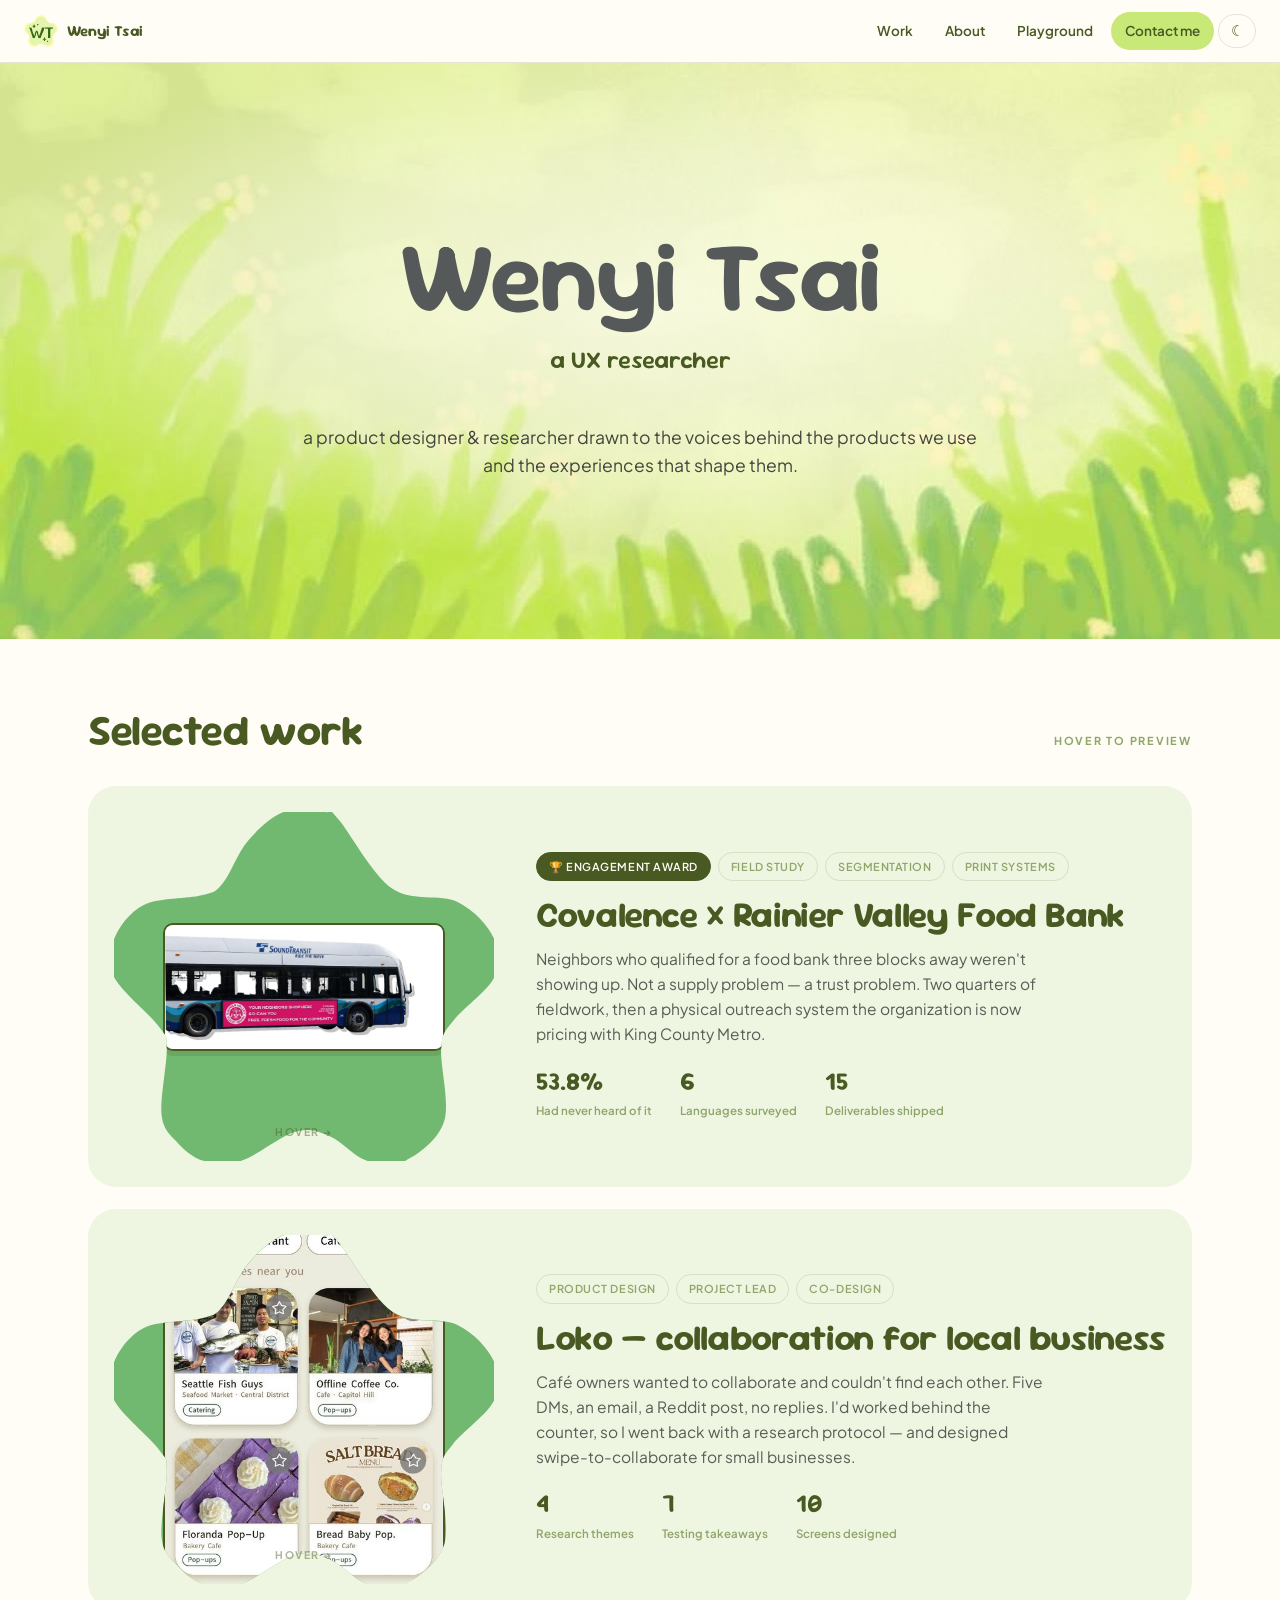
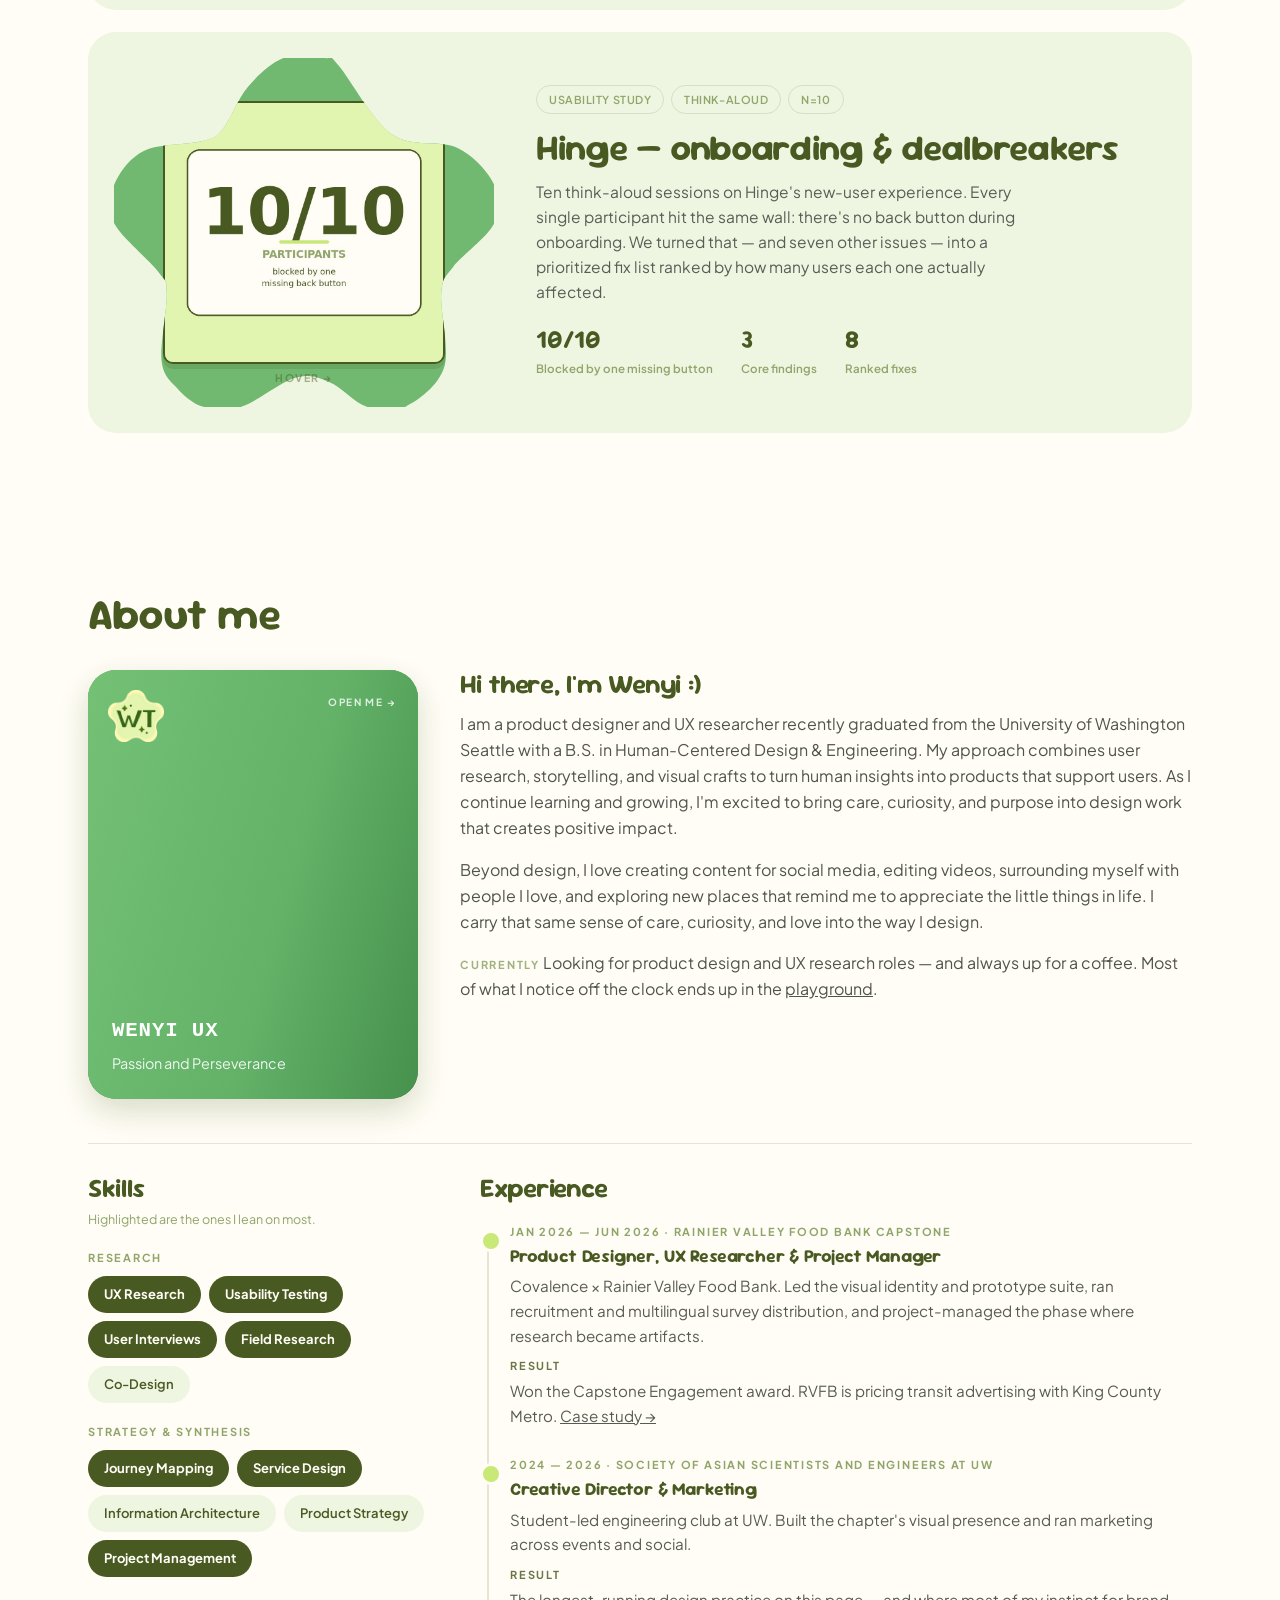
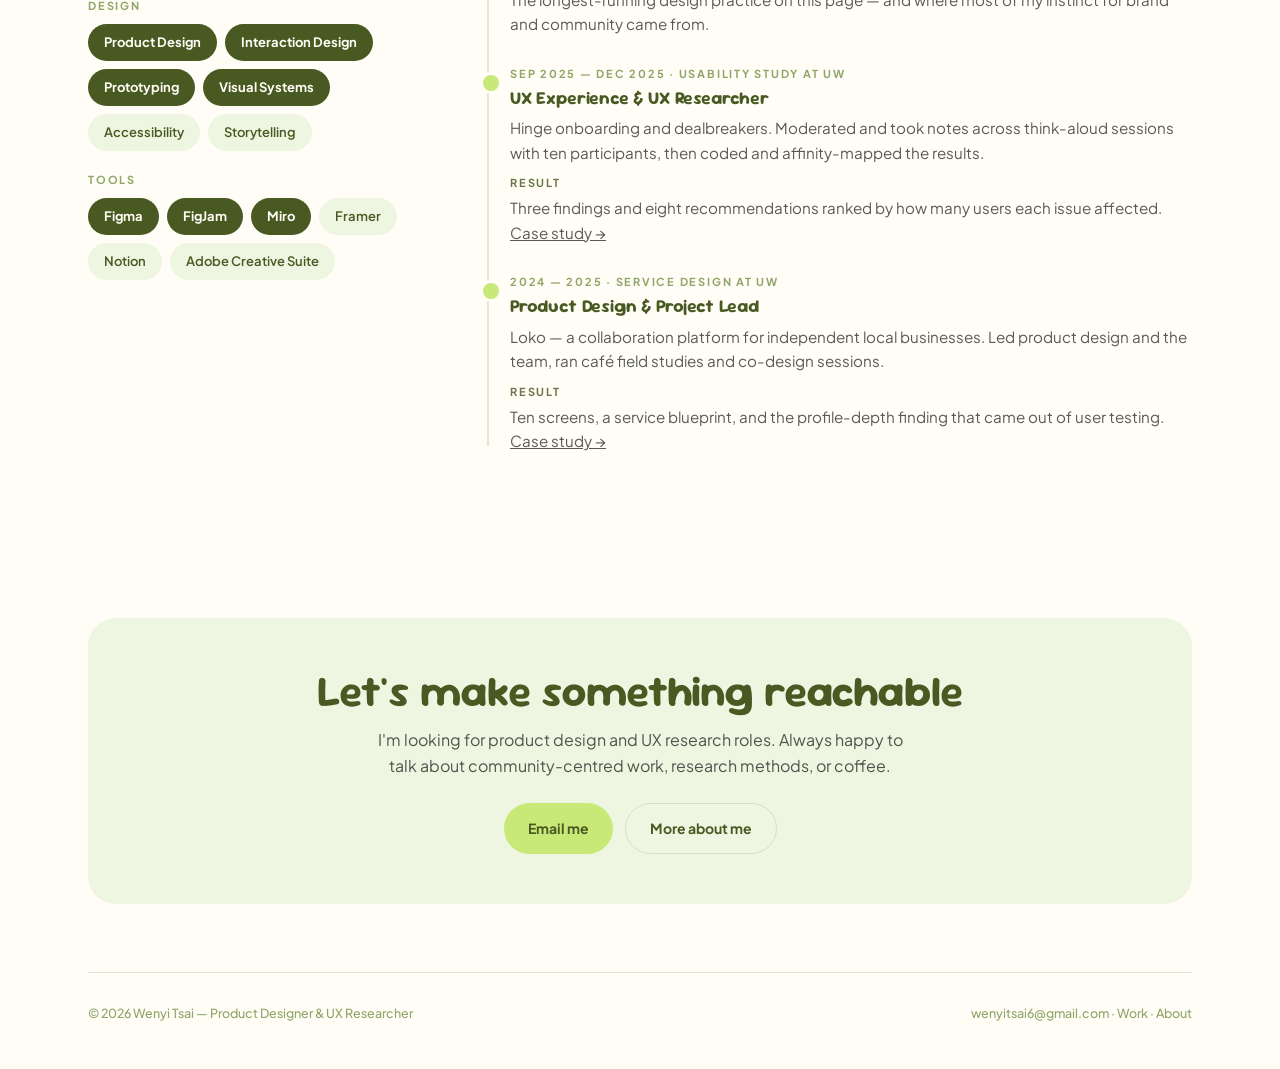
==== commit b37ba095: "Remove certifications from skills" ====
--- a/index.html
+++ b/index.html
@@ -166,11 +166,6 @@
           <span class="pill key">Miro</span><span class="pill">Framer</span>
           <span class="pill">Notion</span><span class="pill">Adobe Creative Suite</span>
         </div>
-
-        <span class="label">Certifications</span>
-        <div class="pills">
-          <span class="pill cert">Foundations of User Experience Design — Google</span>
-        </div>
       </div>
 
       <div class="xs-main">
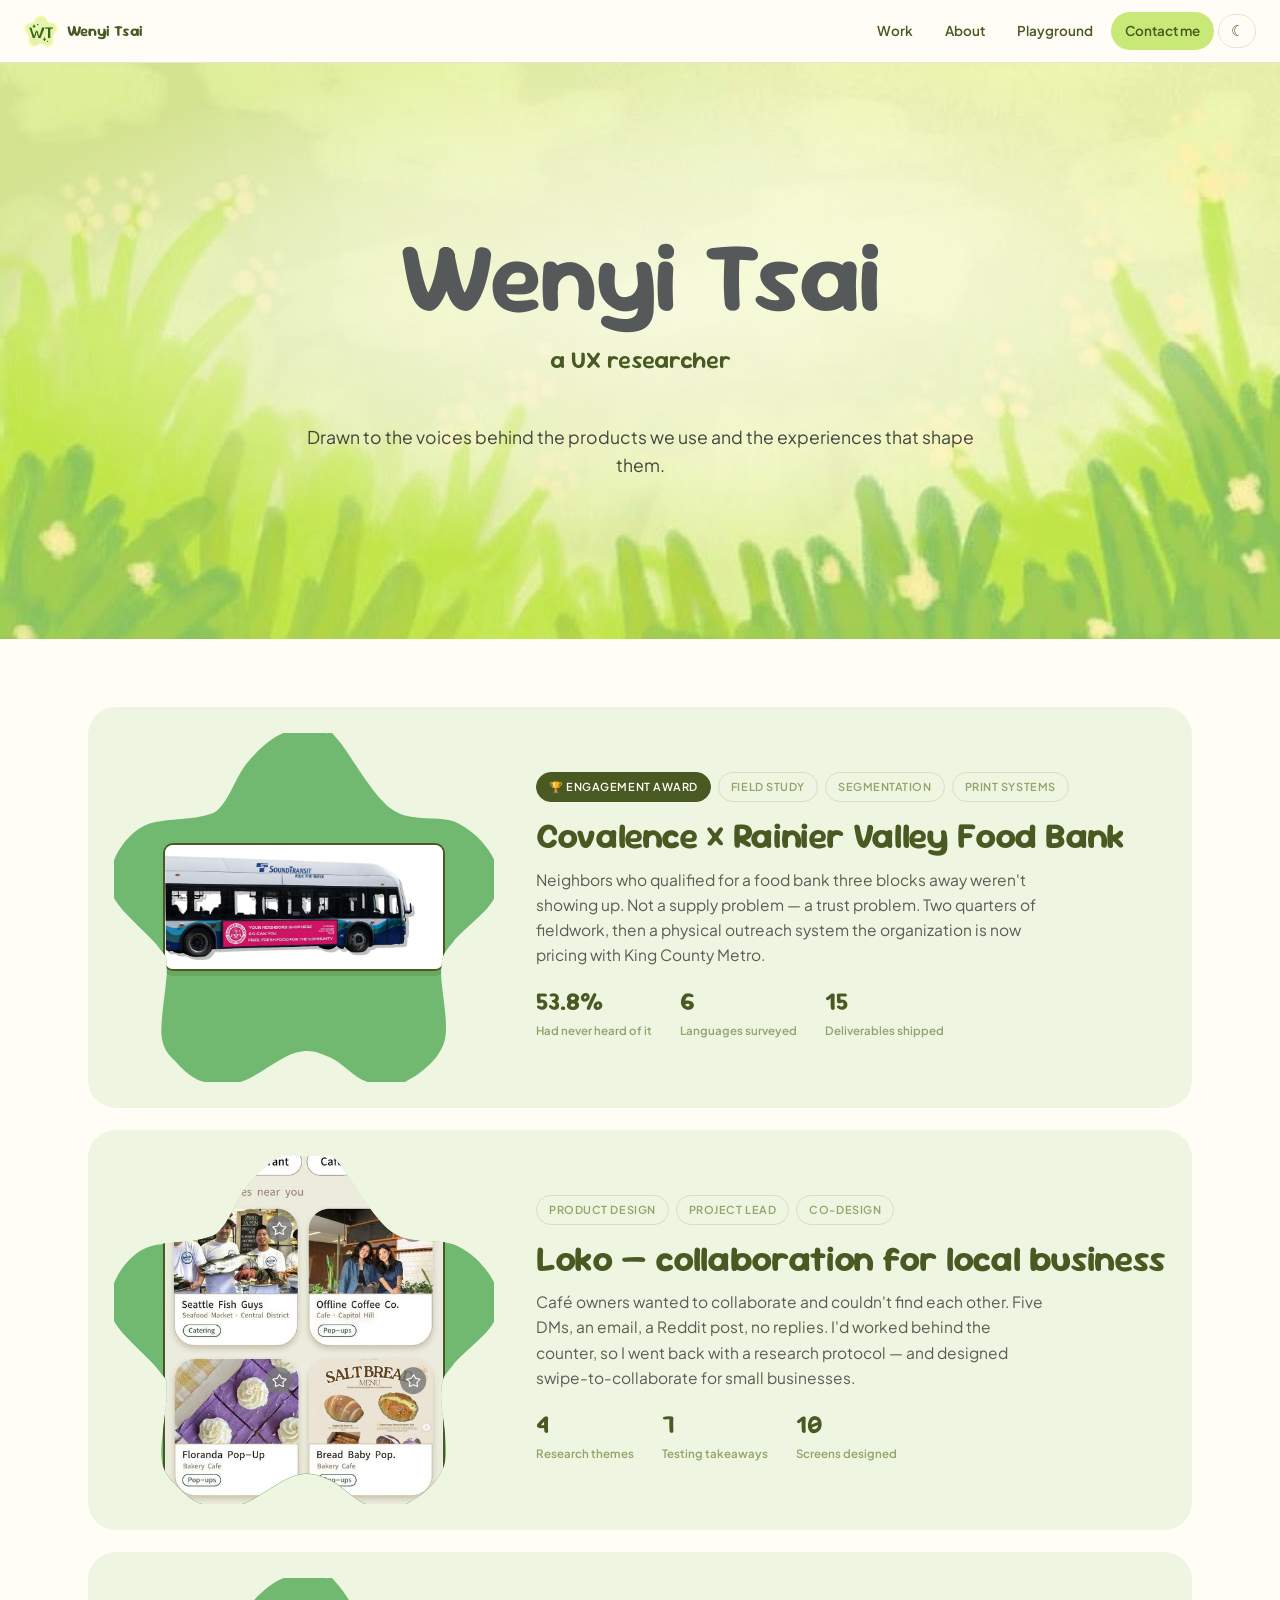
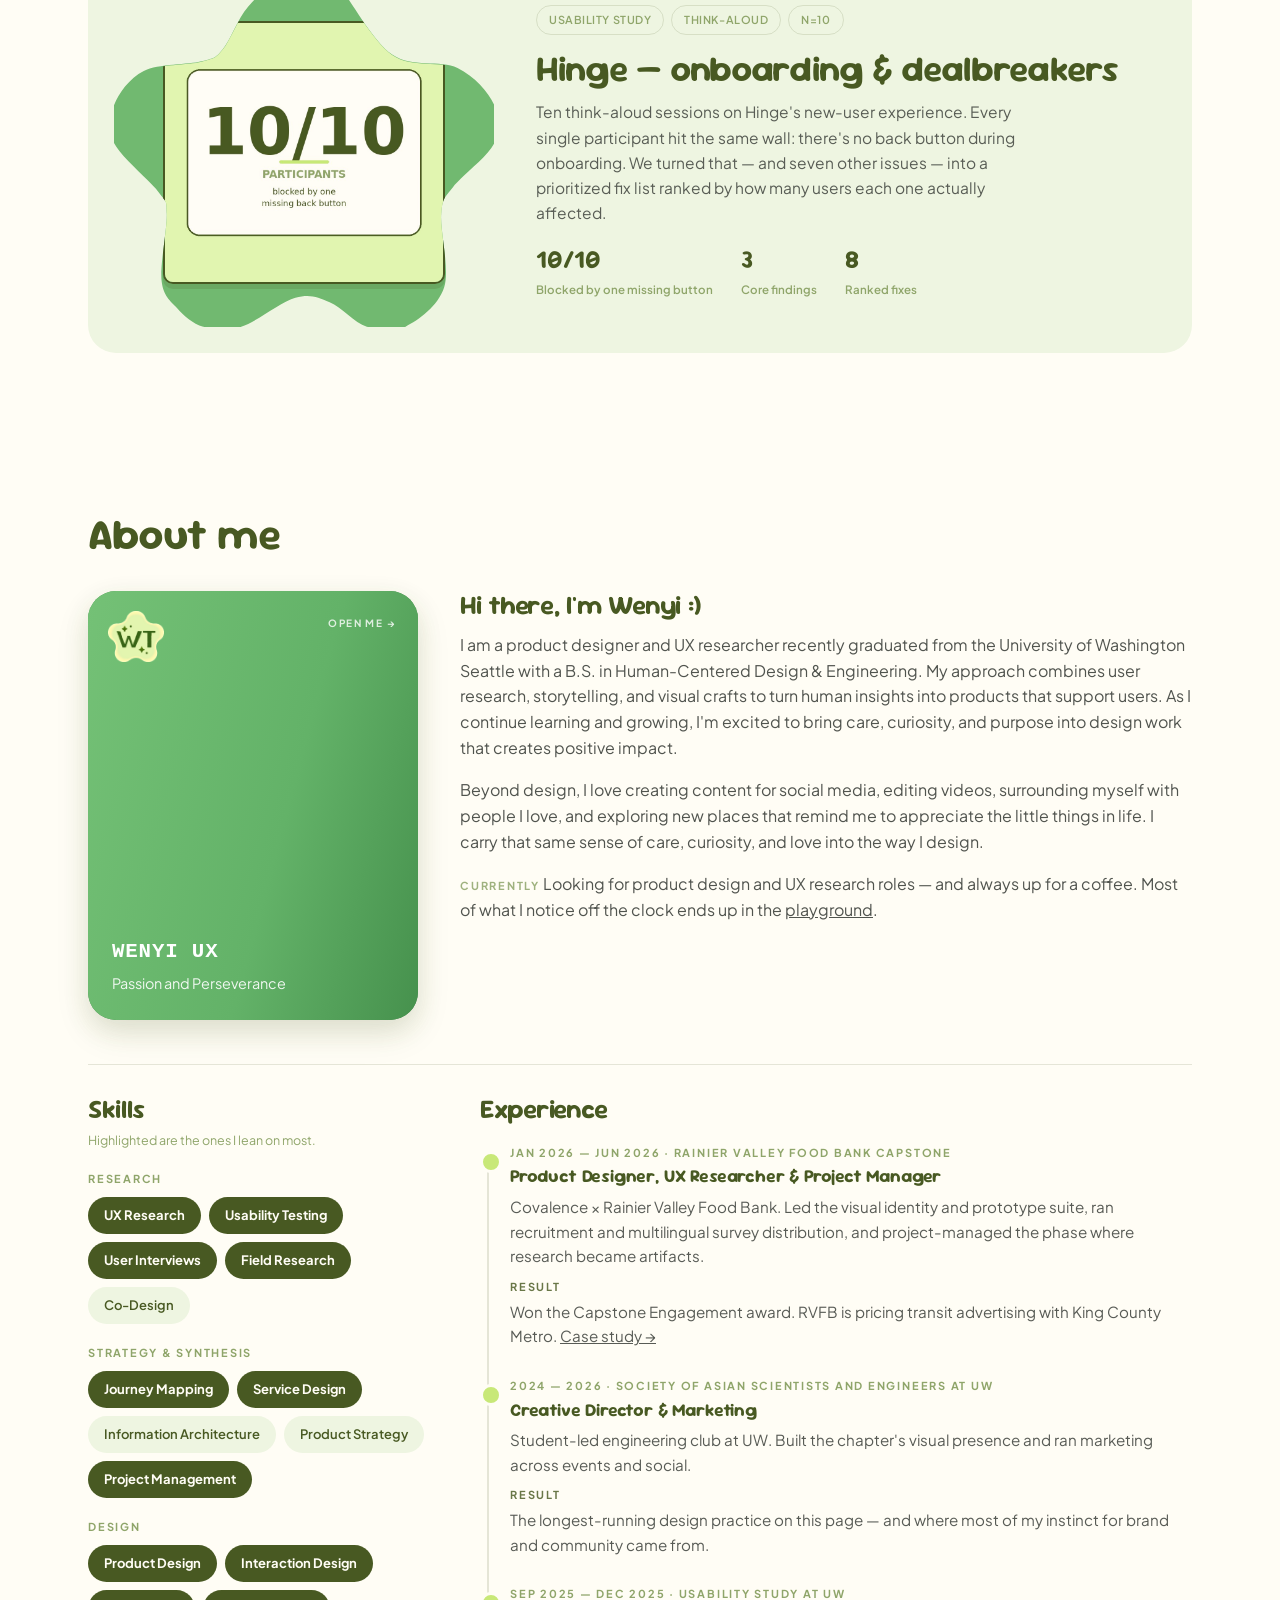
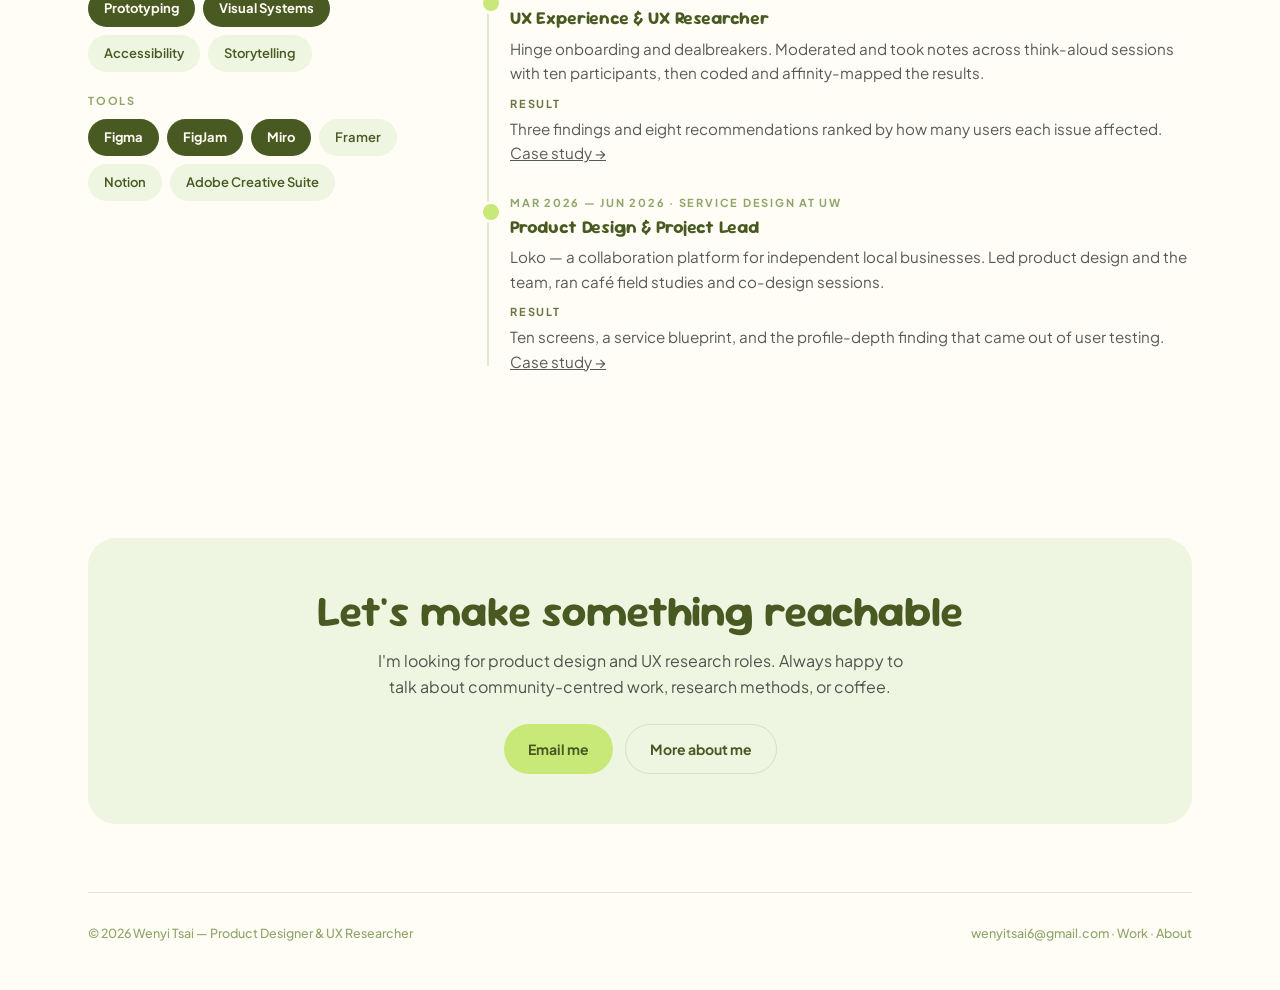
==== commit 18b10982: "Update bio, timeline dates and remove hover labels" ====
--- a/index.html
+++ b/index.html
@@ -47,8 +47,8 @@
       <i>a first-gen creative</i><i>a former barista</i>
       <i class="final">Product Designer &amp; UX Researcher</i>
     </div>
-    <p class="lede">a product designer &amp; researcher drawn to the voices behind the products
-      we use and the experiences that shape them.</p>
+    <p class="lede">Drawn to the voices behind the products we use and the experiences
+      that shape them.</p>
   </div>
 </header>
 
@@ -56,12 +56,11 @@
 
 <div class="wrap">
   <section id="work">
-    <div class="sec-head"><h2>Selected work</h2><span class="label">Hover to preview</span></div>
     <a class="proj rv" href="work-rvfb.html">
   <div class="blob">
     <svg viewBox="0 0 100 91.78" aria-hidden="true"><use href="#bp" class="blobfill"/></svg>
     <div class="stage"><div class="cover"><img src="img/rvfb-d-busbanner.jpg" alt="" loading="lazy"></div><div class="fan"><img src="img/rvfb-flyer.jpg" alt="" loading="lazy"></div><div class="fan"><img src="img/rvfb-banner.jpg" alt="" loading="lazy"></div><div class="fan"><img src="img/rvfb-sticker2.jpg" alt="" loading="lazy"></div></div>
-    <div class="hint">Hover →</div>
+    
   </div>
   <div>
     <div class="tagrow"><span class="tag win">🏆 Engagement Award</span><span class="tag">Field study</span><span class="tag">Segmentation</span><span class="tag">Print systems</span></div>
@@ -74,7 +73,7 @@
   <div class="blob">
     <svg viewBox="0 0 100 91.78" aria-hidden="true"><use href="#bp" class="blobfill"/></svg>
     <div class="stage"><div class="cover"><img src="img/loko-ui-explore.jpg" alt="" loading="lazy"></div><div class="fan"><img src="img/loko-ui-home.jpg" alt="" loading="lazy"></div><div class="fan"><img src="img/loko-ui-messages.jpg" alt="" loading="lazy"></div><div class="fan"><img src="img/loko-ui-filter.jpg" alt="" loading="lazy"></div></div>
-    <div class="hint">Hover →</div>
+    
   </div>
   <div>
     <div class="tagrow"><span class="tag">Product design</span><span class="tag">Project lead</span><span class="tag">Co-design</span></div>
@@ -87,7 +86,7 @@
   <div class="blob">
     <svg viewBox="0 0 100 91.78" aria-hidden="true"><use href="#bp" class="blobfill"/></svg>
     <div class="stage"><div class="cover"><img src="img/hinge-cover.jpg" alt="" loading="lazy"></div></div>
-    <div class="hint">Hover →</div>
+    
   </div>
   <div>
     <div class="tagrow"><span class="tag">Usability study</span><span class="tag">Think-aloud</span><span class="tag">N=10</span></div>
@@ -195,7 +194,7 @@
               recommendations ranked by how many users each issue affected.
               <a href="work-hinge.html">Case study →</a></p></div>
 
-          <div class="tl-item rv"><span class="label">2024 — 2025 · Service Design at UW</span>
+          <div class="tl-item rv"><span class="label">Mar 2026 — Jun 2026 · Service Design at UW</span>
             <h4>Product Design &amp; Project Lead</h4>
             <p>Loko — a collaboration platform for independent local businesses. Led product design
               and the team, ran café field studies and co-design sessions.</p>
